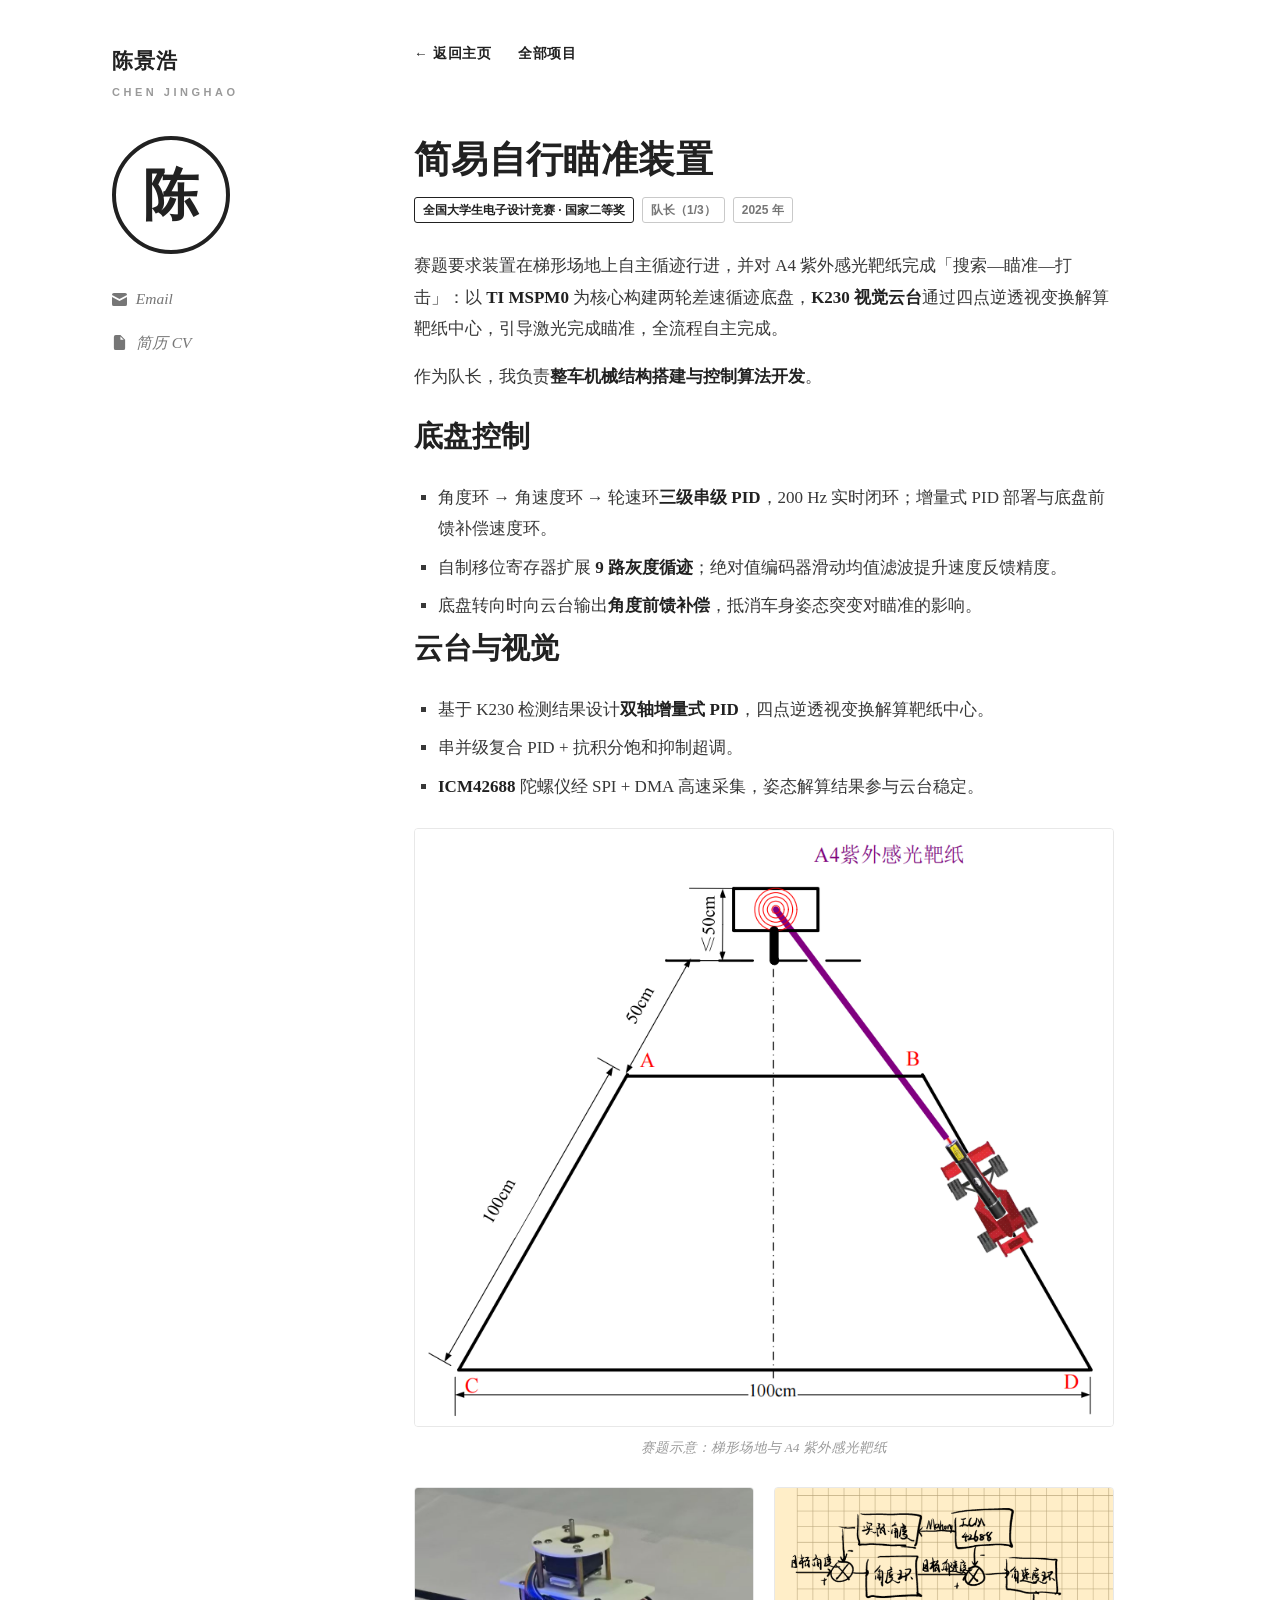
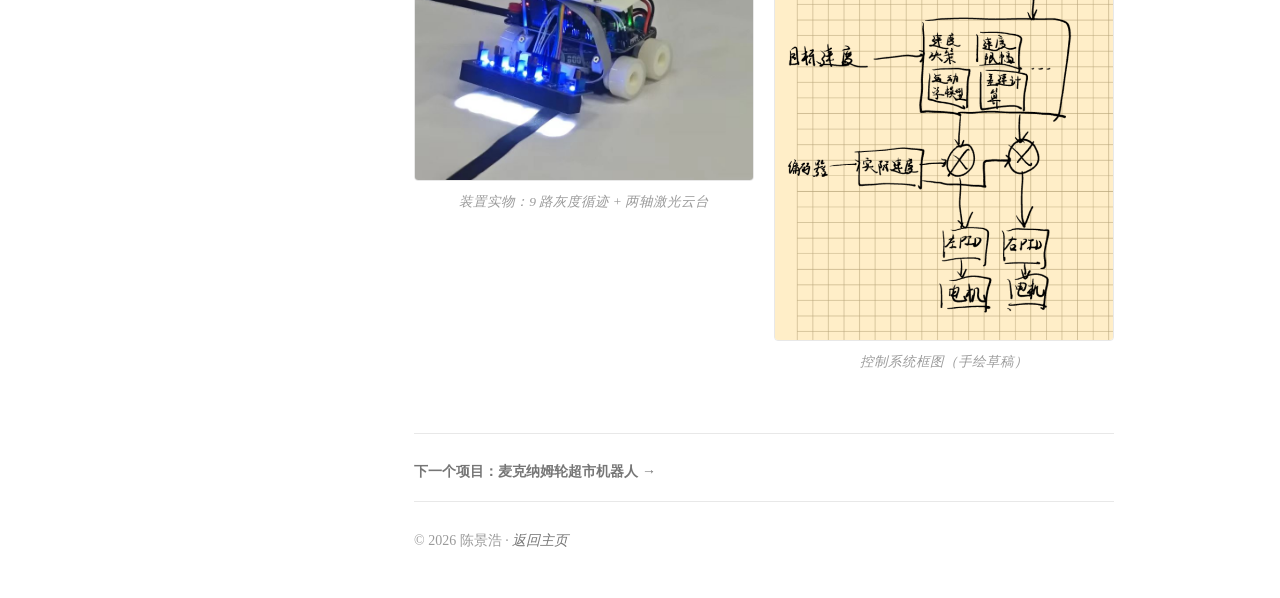
==== pages/aiming.html @ 0702fce6 "项目详情页：图文与视频资料（5 个项目）" ====
<!DOCTYPE html>
<html lang="zh-CN">
<head>
<meta charset="UTF-8">
<meta name="viewport" content="width=device-width, initial-scale=1.0">
<title>简易自行瞄准装置 | 陈景浩</title>
<meta name="description" content="2025 全国大学生电子设计竞赛国家二等奖作品：TI MSPM0 循迹底盘 + K230 视觉云台的自动瞄准装置。">
<link rel="icon" href="data:image/svg+xml,%3Csvg xmlns='http://www.w3.org/2000/svg' viewBox='0 0 100 100'%3E%3Ccircle cx='50' cy='50' r='44' fill='none' stroke='%23111' stroke-width='7'/%3E%3Ctext x='50' y='68' font-size='52' text-anchor='middle' font-family='serif' font-weight='bold' fill='%23111'%3E陈%3C/text%3E%3C/svg%3E">
<link rel="stylesheet" href="../assets/style.css">
</head>
<body class="detail">

<div class="layout">

  <aside class="sidebar">
    <a class="site-title" href="../index.html">陈景浩</a>
    <div class="site-sub">Chen Jinghao</div>

    <div class="logo" aria-hidden="true">陈</div>

    <ul class="contact">
      <li>
        <a href="mailto:13757877973@163.com">
          <svg viewBox="0 0 16 16"><path d="M0 3a2 2 0 0 1 2-2h12a2 2 0 0 1 2 2v.2L8 7.5.0 3.2ZM0 5.4V13a2 2 0 0 0 2 2h12a2 2 0 0 0 2-2V5.4L8.5 9.4a1 1 0 0 1-1 0Z"/></svg>
          Email
        </a>
      </li>
      <li>
        <a href="../assets/cv.pdf" target="_blank" rel="noopener">
          <svg viewBox="0 0 16 16"><path d="M4 0h5l5 5v9a2 2 0 0 1-2 2H4a2 2 0 0 1-2-2V2a2 2 0 0 1 2-2Zm5 1.5V5h3.5Z"/></svg>
          简历 CV
        </a>
      </li>
    </ul>
  </aside>

  <main class="main">

    <nav class="nav">
      <a href="../index.html">← 返回主页</a>
      <a href="../index.html#projects">全部项目</a>
    </nav>

    <section>
      <h1>简易自行瞄准装置</h1>
      <div class="badges">
        <span class="badge">全国大学生电子设计竞赛 · 国家二等奖</span>
        <span class="badge soft">队长（1/3）</span>
        <span class="badge soft">2025 年</span>
      </div>

      <p>赛题要求装置在梯形场地上自主循迹行进，并对 A4 紫外感光靶纸完成「搜索—瞄准—打击」：以 <strong>TI MSPM0</strong> 为核心构建两轮差速循迹底盘，<strong>K230 视觉云台</strong>通过四点逆透视变换解算靶纸中心，引导激光完成瞄准，全流程自主完成。</p>
      <p>作为队长，我负责<strong>整车机械结构搭建与控制算法开发</strong>。</p>

      <h2>底盘控制</h2>
      <ul class="plain" style="padding-left:1.5rem;list-style:square">
        <li>角度环 → 角速度环 → 轮速环<strong>三级串级 PID</strong>，200 Hz 实时闭环；增量式 PID 部署与底盘前馈补偿速度环。</li>
        <li>自制移位寄存器扩展 <strong>9 路灰度循迹</strong>；绝对值编码器滑动均值滤波提升速度反馈精度。</li>
        <li>底盘转向时向云台输出<strong>角度前馈补偿</strong>，抵消车身姿态突变对瞄准的影响。</li>
      </ul>

      <h2>云台与视觉</h2>
      <ul class="plain" style="padding-left:1.5rem;list-style:square">
        <li>基于 K230 检测结果设计<strong>双轴增量式 PID</strong>，四点逆透视变换解算靶纸中心。</li>
        <li>串并级复合 PID + 抗积分饱和抑制超调。</li>
        <li><strong>ICM42688</strong> 陀螺仪经 SPI + DMA 高速采集，姿态解算结果参与云台稳定。</li>
      </ul>

      <figure>
        <img src="../assets/projects/aiming-field.png" alt="赛题示意图：梯形场地与紫外感光靶纸">
        <figcaption>赛题示意：梯形场地与 A4 紫外感光靶纸</figcaption>
      </figure>

      <div class="media-grid">
        <figure>
          <img src="../assets/projects/aiming-hardware.jpg" alt="装置实物图">
          <figcaption>装置实物：9 路灰度循迹 + 两轴激光云台</figcaption>
        </figure>
        <figure>
          <img src="../assets/projects/aiming-control-diagram.png" alt="控制系统框图（手绘）">
          <figcaption>控制系统框图（手绘草稿）</figcaption>
        </figure>
      </div>
    </section>

    <div class="pager">
      <a href="mecanum.html">下一个项目：麦克纳姆轮超市机器人 →</a>
    </div>

    <footer>
      © 2026 陈景浩 · <a href="../index.html">返回主页</a>
    </footer>

  </main>
</div>

</body>
</html>
---- assets/style.css ----
:root {
  --ink: #212121;
  --body: #383838;
  --muted: #767676;
  --faint: #9a9a9a;
  --rule: #e8e8e8;
  --paper: #ffffff;
  --maxw: 1120px;
}

* { margin: 0; padding: 0; box-sizing: border-box; }

html { scroll-behavior: smooth; }

body {
  font-family: Georgia, "Times New Roman", "Source Han Serif SC", "Noto Serif SC", "Songti SC", SimSun, serif;
  font-size: 17px;
  line-height: 1.85;
  color: var(--body);
  background: var(--paper);
  -webkit-font-smoothing: antialiased;
}

::selection { background: #212121; color: #fff; }

a { color: var(--ink); text-decoration: none; }

.layout {
  max-width: var(--maxw);
  margin: 0 auto;
  padding: 0 2rem;
  display: flex;
  gap: 4.5rem;
}

/* ===== 侧栏 ===== */
.sidebar {
  width: 230px;
  flex-shrink: 0;
  position: sticky;
  top: 0;
  align-self: flex-start;
  height: 100vh;
  padding-top: 2.6rem;
}

.site-title {
  font-family: "Segoe UI", "PingFang SC", "Microsoft YaHei", sans-serif;
  font-size: 21px;
  font-weight: 700;
  color: var(--ink);
  letter-spacing: 0.04em;
}

a.site-title { display: inline-block; transition: opacity 0.15s ease; }
a.site-title:hover { opacity: 0.65; }

.site-sub {
  font-family: "Segoe UI", "PingFang SC", "Microsoft YaHei", sans-serif;
  font-size: 11px;
  font-weight: 600;
  color: var(--faint);
  letter-spacing: 0.32em;
  text-transform: uppercase;
  margin-top: 2px;
}

.logo {
  width: 118px;
  height: 118px;
  border: 4px solid var(--ink);
  border-radius: 50%;
  display: flex;
  align-items: center;
  justify-content: center;
  font-family: Georgia, "Source Han Serif SC", "Songti SC", SimSun, serif;
  font-size: 56px;
  font-weight: 700;
  color: var(--ink);
  margin: 2.1rem 0 1.9rem;
  user-select: none;
}

.contact { list-style: none; }

.contact li { margin-bottom: 0.72rem; }

.contact a {
  display: inline-flex;
  align-items: center;
  gap: 0.55rem;
  font-style: italic;
  font-size: 15.5px;
  color: var(--muted);
  transition: color 0.15s ease;
}

.contact a:hover { color: var(--ink); }

.contact svg { width: 15px; height: 15px; fill: currentColor; flex-shrink: 0; }

/* ===== 顶栏导航 ===== */
.main { flex: 1; max-width: 700px; min-width: 0; padding-top: 2.6rem; }

.nav {
  display: flex;
  flex-wrap: wrap;
  gap: 1.6rem;
  margin-bottom: 4.2rem;
}

.nav a {
  font-family: "Segoe UI", "PingFang SC", "Microsoft YaHei", sans-serif;
  font-size: 13.5px;
  font-weight: 700;
  letter-spacing: 0.06em;
  color: var(--ink);
  padding-bottom: 3px;
  border-bottom: 2px solid transparent;
  transition: border-color 0.15s ease, color 0.15s ease;
}

.nav a:hover { border-color: var(--ink); }

/* ===== 正文区块 ===== */
section { margin-bottom: 3.6rem; scroll-margin-top: 1.5rem; }

section:not(:last-of-type)::after {
  content: "";
  display: block;
  height: 1px;
  background: var(--rule);
  margin-top: 3.4rem;
}

h1 {
  font-family: "Segoe UI", "PingFang SC", "Microsoft YaHei", sans-serif;
  font-size: 46px;
  font-weight: 800;
  color: var(--ink);
  line-height: 1.15;
  letter-spacing: 0.01em;
  margin-bottom: 1.6rem;
}

h2 {
  font-family: "Segoe UI", "PingFang SC", "Microsoft YaHei", sans-serif;
  font-size: 29px;
  font-weight: 800;
  color: var(--ink);
  margin-bottom: 1.15rem;
}

h2 .en {
  font-size: 13px;
  font-weight: 600;
  color: var(--faint);
  letter-spacing: 0.18em;
  text-transform: uppercase;
  margin-left: 0.7rem;
  vertical-align: 0.35em;
}

p { margin-bottom: 1.05rem; }

p:last-child { margin-bottom: 0; }

strong { color: var(--ink); }

.plain ul {
  list-style: square;
  padding-left: 1.5rem;
}

.plain li { margin-bottom: 0.45rem; }
.plain li:last-child { margin-bottom: 0; }

/* ===== 教育背景 ===== */
.edu-line {
  display: flex;
  justify-content: space-between;
  align-items: baseline;
  gap: 1rem;
  flex-wrap: wrap;
}

.edu-line .school {
  font-family: "Segoe UI", "PingFang SC", "Microsoft YaHei", sans-serif;
  font-weight: 700;
  color: var(--ink);
  font-size: 18px;
}

.edu-line .time { color: var(--muted); font-size: 15px; white-space: nowrap; }

.edu-meta { color: var(--muted); font-size: 15.5px; margin-top: 0.15rem; }

/* ===== 项目 ===== */
.proj { margin-bottom: 1.9rem; }
.proj:last-child { margin-bottom: 0; }

.proj-head {
  display: flex;
  align-items: baseline;
  gap: 0.7rem;
  flex-wrap: wrap;
}

.proj-head h3 {
  font-family: "Segoe UI", "PingFang SC", "Microsoft YaHei", sans-serif;
  font-size: 19px;
  font-weight: 700;
  color: var(--ink);
}

.proj-head h3 a {
  color: inherit;
}

.proj-head h3 a:hover {
  text-decoration: underline;
  text-decoration-thickness: 2px;
  text-underline-offset: 5px;
}

.badge {
  font-family: "Segoe UI", "PingFang SC", "Microsoft YaHei", sans-serif;
  font-size: 12px;
  font-weight: 700;
  color: var(--ink);
  border: 1px solid var(--ink);
  border-radius: 3px;
  padding: 0.05rem 0.5rem;
  white-space: nowrap;
}

.badge.soft { color: var(--muted); border-color: #c9c9c9; font-weight: 600; }

.proj p { margin-top: 0.45rem; margin-bottom: 0; font-size: 16px; line-height: 1.75; }

.tags { margin-top: 0.55rem; display: flex; flex-wrap: wrap; gap: 0.4rem; }

.tags span {
  font-family: "Segoe UI", "PingFang SC", "Microsoft YaHei", sans-serif;
  font-size: 12px;
  color: var(--muted);
  background: #f4f4f4;
  border-radius: 3px;
  padding: 0.08rem 0.55rem;
  white-space: nowrap;
}

.more {
  margin-top: 0.55rem;
}

.more a {
  font-family: "Segoe UI", "PingFang SC", "Microsoft YaHei", sans-serif;
  font-size: 13.5px;
  font-weight: 600;
  color: var(--muted);
  transition: color 0.15s ease;
}

.more a:hover { color: var(--ink); }

/* ===== 详情页 ===== */
.detail h1 {
  font-size: 37px;
  margin-bottom: 1rem;
}

.badges { display: flex; flex-wrap: wrap; gap: 0.5rem; margin-bottom: 1.7rem; }

figure { margin: 1.6rem 0; }

figure img,
figure video,
figure iframe {
  width: 100%;
  display: block;
  border: 1px solid var(--rule);
  border-radius: 4px;
}

figure video { background: #000; }

figcaption {
  margin-top: 0.55rem;
  font-size: 13.5px;
  color: var(--faint);
  font-style: italic;
  text-align: center;
}

.media-grid {
  display: grid;
  grid-template-columns: 1fr 1fr;
  gap: 1.2rem;
  align-items: start;
  margin: 1.6rem 0;
}

.media-grid figure { margin: 0; }

.pager {
  display: flex;
  justify-content: space-between;
  gap: 1rem;
  margin-top: 3rem;
  padding-top: 1.6rem;
  border-top: 1px solid var(--rule);
  flex-wrap: wrap;
}

.pager a {
  font-family: "Segoe UI", "PingFang SC", "Microsoft YaHei", sans-serif;
  font-size: 14px;
  font-weight: 600;
  color: var(--muted);
  transition: color 0.15s ease;
}

.pager a:hover { color: var(--ink); }

/* ===== 获奖 / 动态 ===== */
.list { list-style: none; }

.list li {
  display: flex;
  gap: 1rem;
  align-items: baseline;
  padding: 0.42rem 0;
}

.list .when {
  font-family: "Segoe UI", "PingFang SC", "Microsoft YaHei", sans-serif;
  font-weight: 700;
  color: var(--ink);
  font-size: 14.5px;
  width: 4.6em;
  flex-shrink: 0;
  font-variant-numeric: tabular-nums;
}

.list .what { flex: 1; }
.list .what .role { color: var(--muted); font-size: 15px; }

/* ===== 页脚 ===== */
footer {
  border-top: 1px solid var(--rule);
  margin-top: 1rem;
  padding: 1.6rem 0 2.8rem;
  font-size: 14px;
  color: var(--faint);
}

footer a { color: var(--muted); font-style: italic; }
footer a:hover { color: var(--ink); }

/* ===== 移动端 ===== */
@media (max-width: 860px) {
  .layout { flex-direction: column; gap: 0; padding: 0 1.4rem; }
  .sidebar {
    position: static;
    height: auto;
    width: auto;
    padding-top: 2.2rem;
  }
  .logo { margin: 1.6rem 0 1.4rem; }
  .main { padding-top: 0; max-width: none; }
  .nav { margin-bottom: 3rem; gap: 1.1rem; }
  h1 { font-size: 36px; }
  .detail h1 { font-size: 30px; }
  h2 { font-size: 25px; }
}

@media (max-width: 700px) {
  .media-grid { grid-template-columns: 1fr; }
}
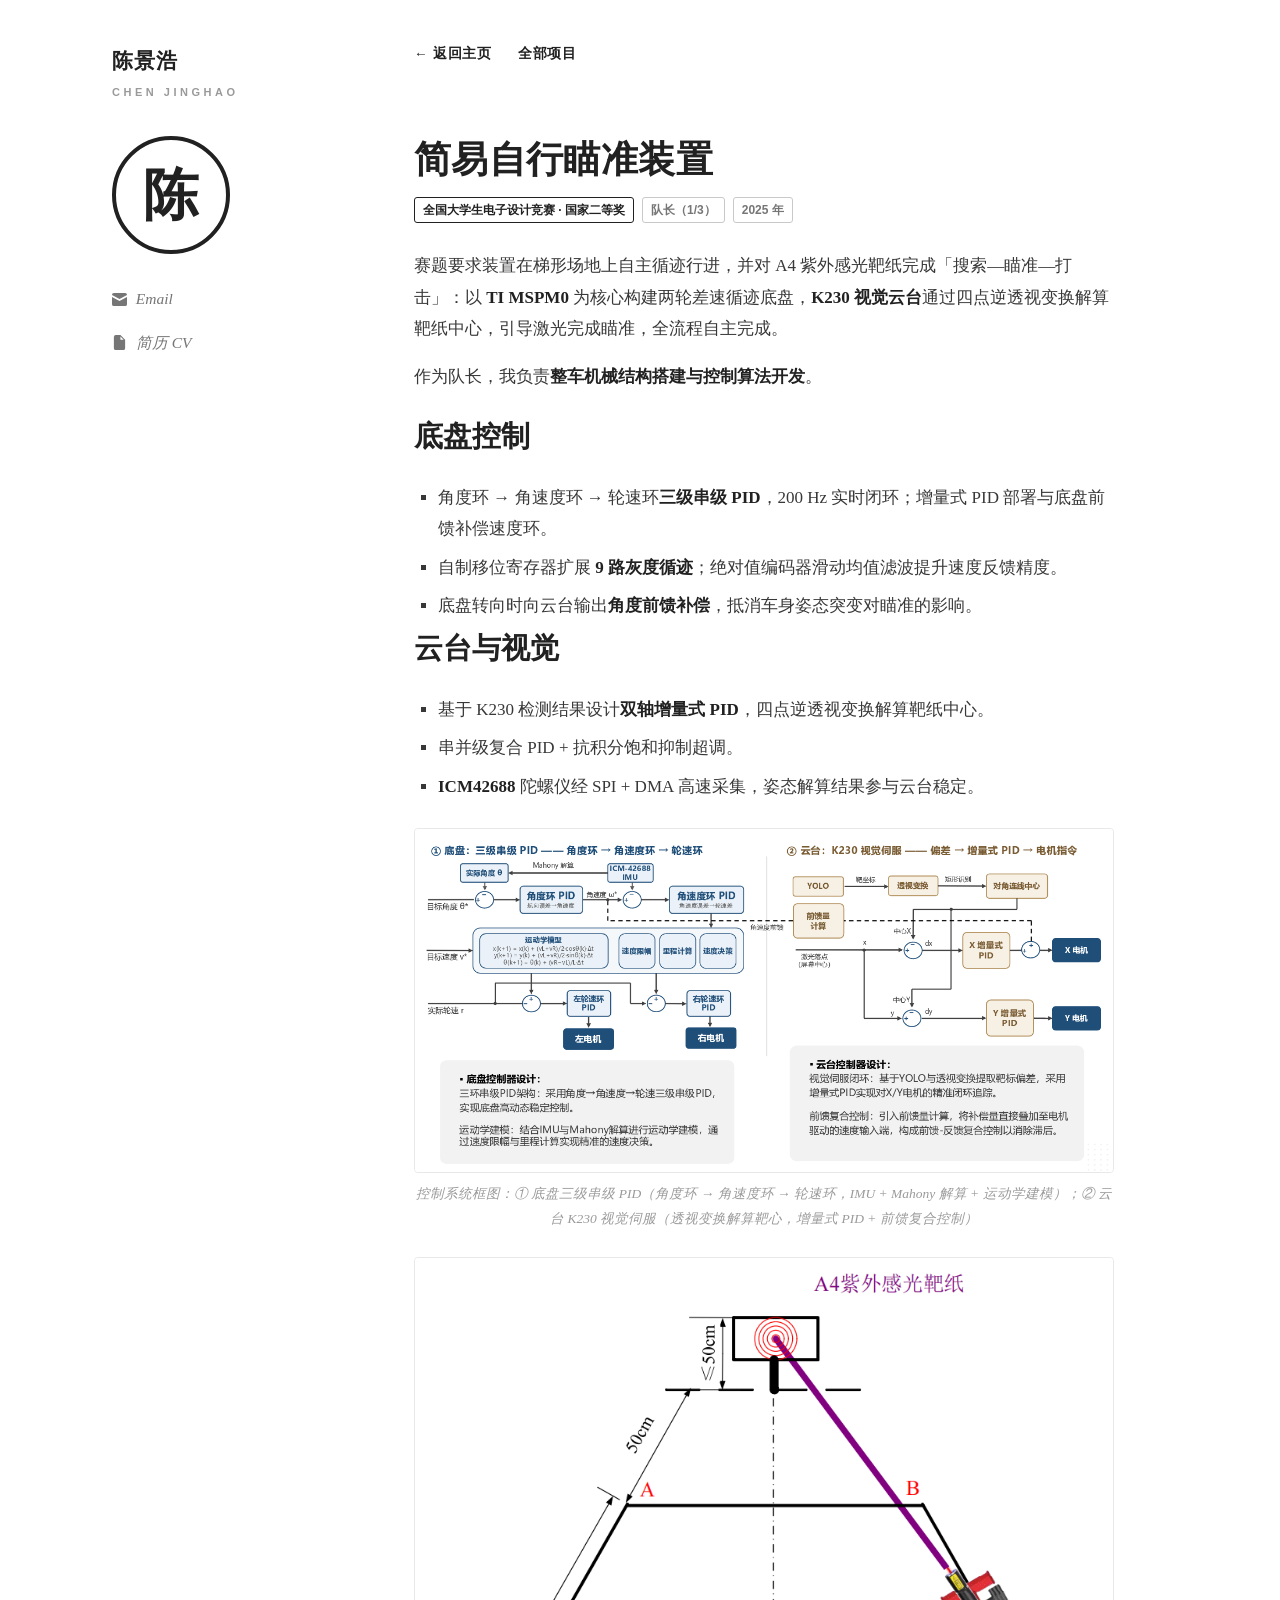
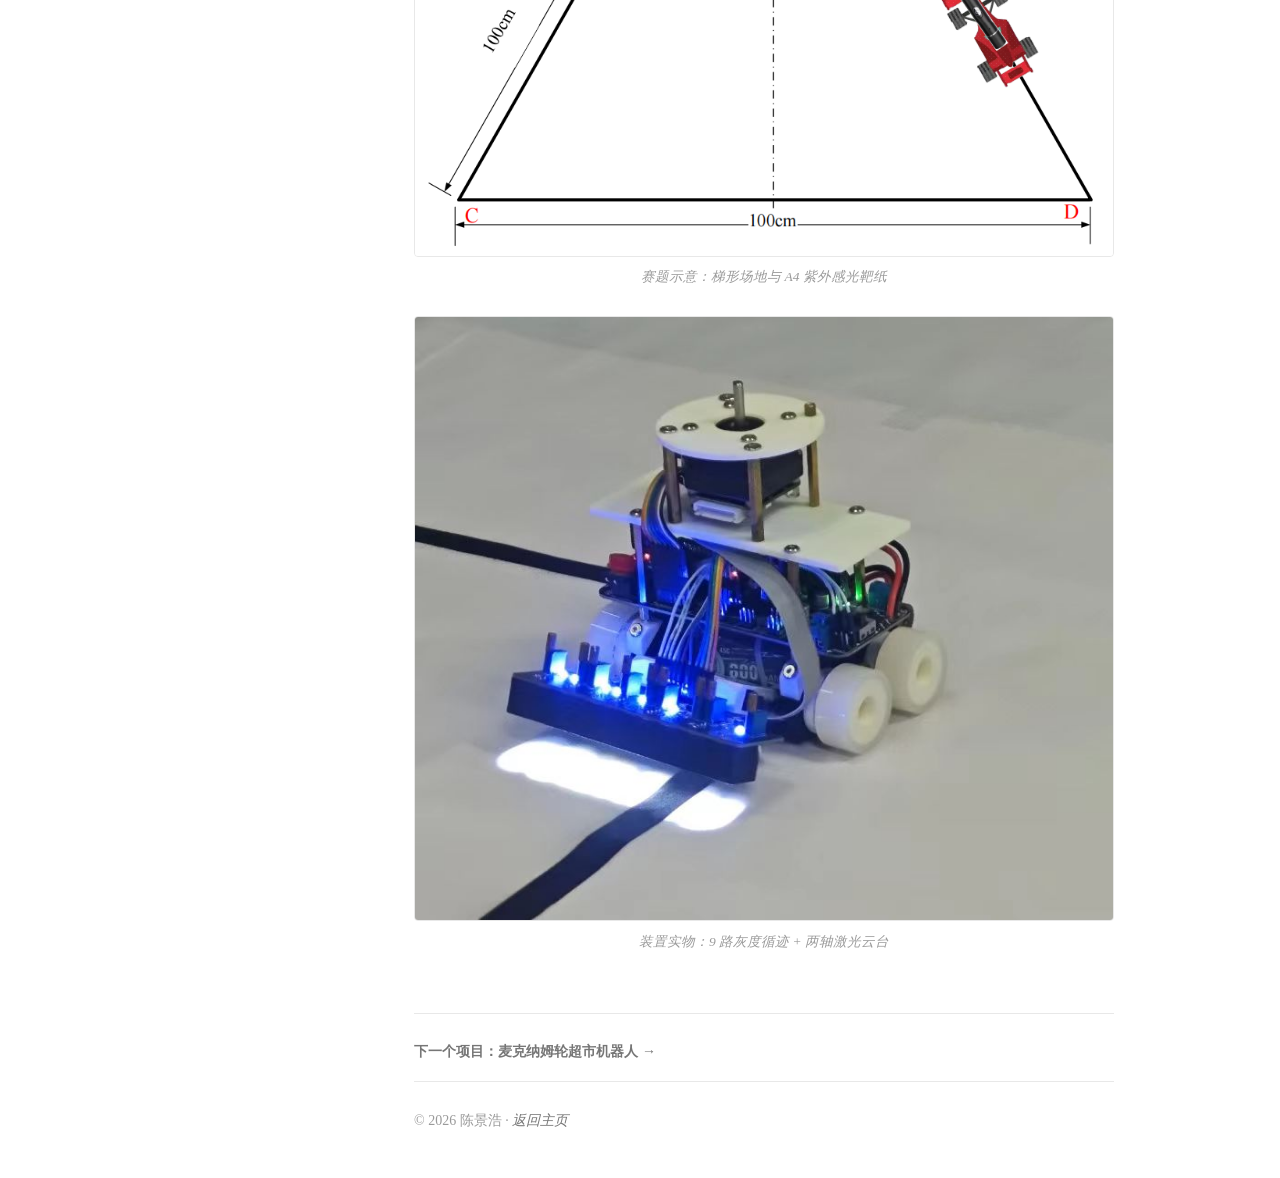
==== commit a77f8e5e: "瞄准装置页：新增控制系统框图（参赛技术方案图），移除手绘草稿图" ====
--- a/pages/aiming.html
+++ b/pages/aiming.html
@@ -67,20 +67,19 @@
       </ul>
 
       <figure>
+        <img src="../assets/projects/aiming-control-architecture.png" alt="控制系统框图：底盘三级串级 PID 与云台视觉伺服">
+        <figcaption>控制系统框图：① 底盘三级串级 PID（角度环 → 角速度环 → 轮速环，IMU + Mahony 解算 + 运动学建模）；② 云台 K230 视觉伺服（透视变换解算靶心，增量式 PID + 前馈复合控制）</figcaption>
+      </figure>
+
+      <figure>
         <img src="../assets/projects/aiming-field.png" alt="赛题示意图：梯形场地与紫外感光靶纸">
         <figcaption>赛题示意：梯形场地与 A4 紫外感光靶纸</figcaption>
       </figure>
 
-      <div class="media-grid">
-        <figure>
-          <img src="../assets/projects/aiming-hardware.jpg" alt="装置实物图">
-          <figcaption>装置实物：9 路灰度循迹 + 两轴激光云台</figcaption>
-        </figure>
-        <figure>
-          <img src="../assets/projects/aiming-control-diagram.png" alt="控制系统框图（手绘）">
-          <figcaption>控制系统框图（手绘草稿）</figcaption>
-        </figure>
-      </div>
+      <figure>
+        <img src="../assets/projects/aiming-hardware.jpg" alt="装置实物图">
+        <figcaption>装置实物：9 路灰度循迹 + 两轴激光云台</figcaption>
+      </figure>
     </section>
 
     <div class="pager">
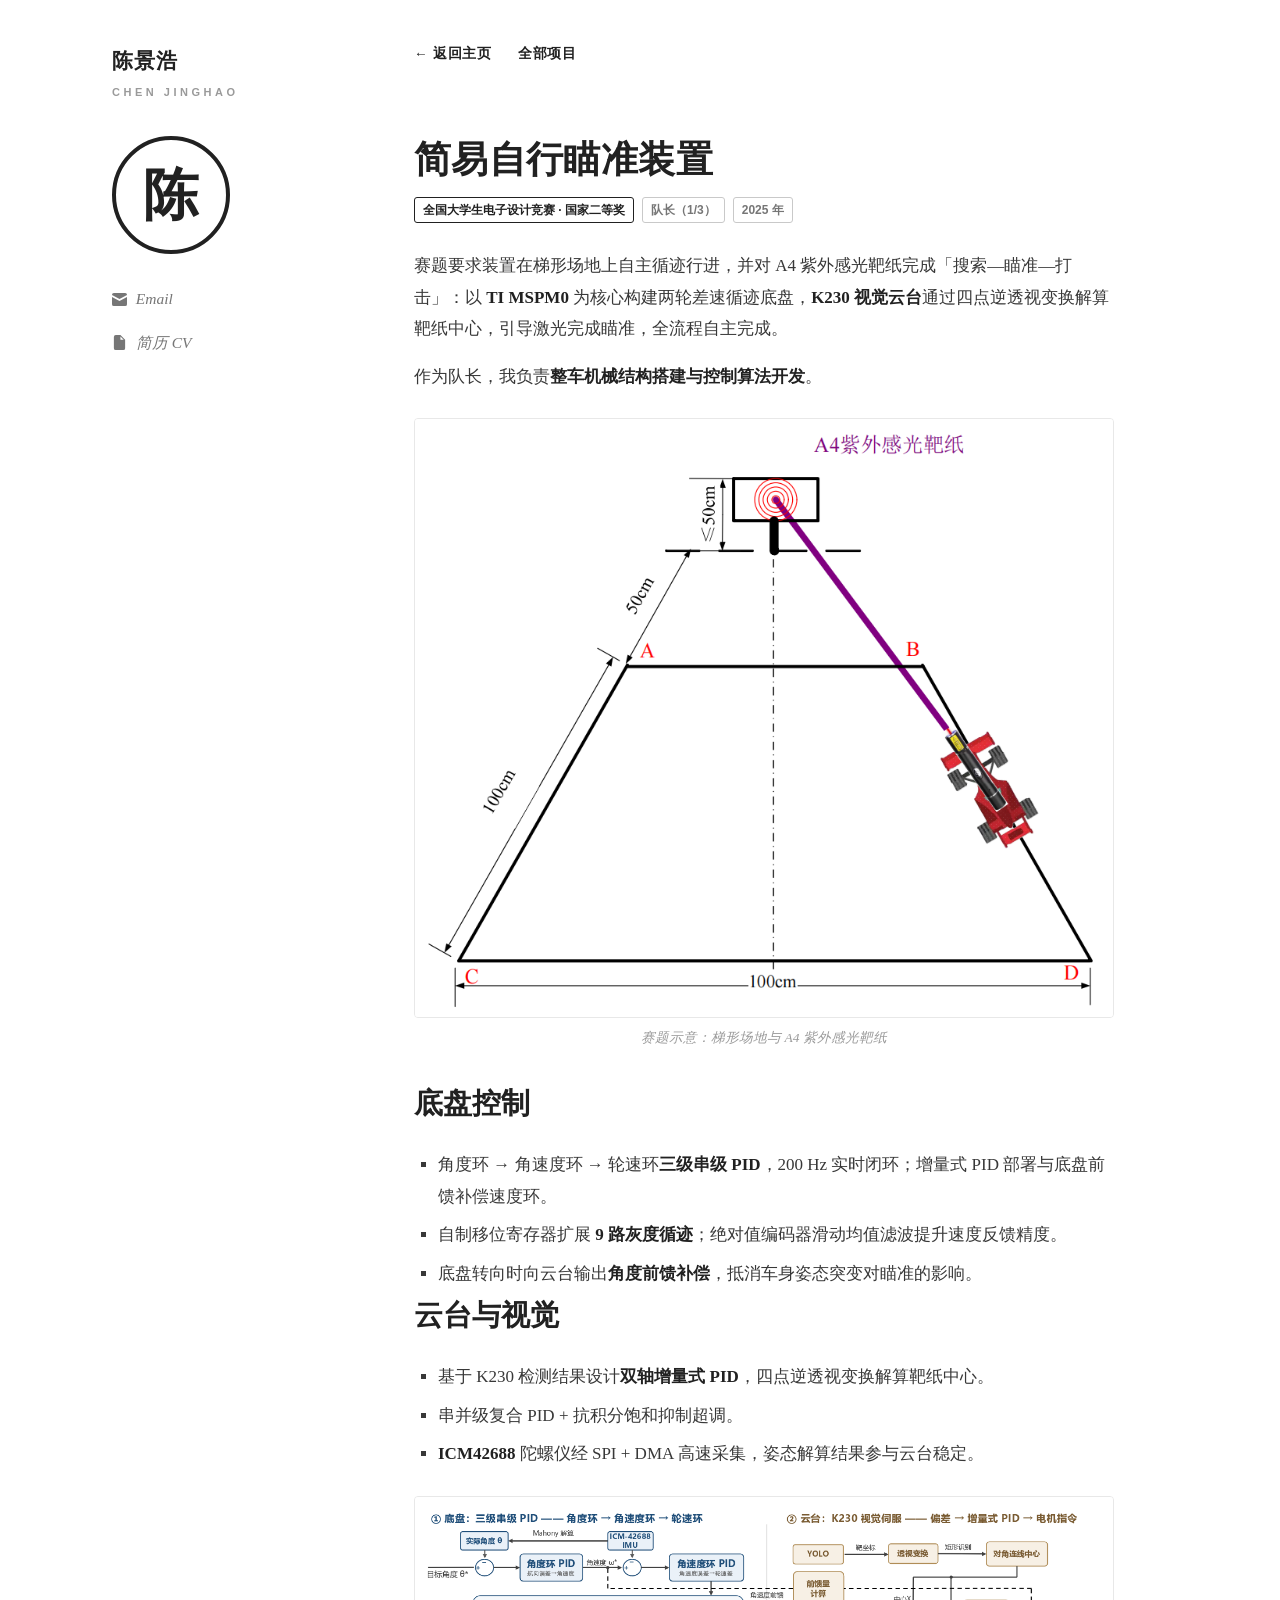
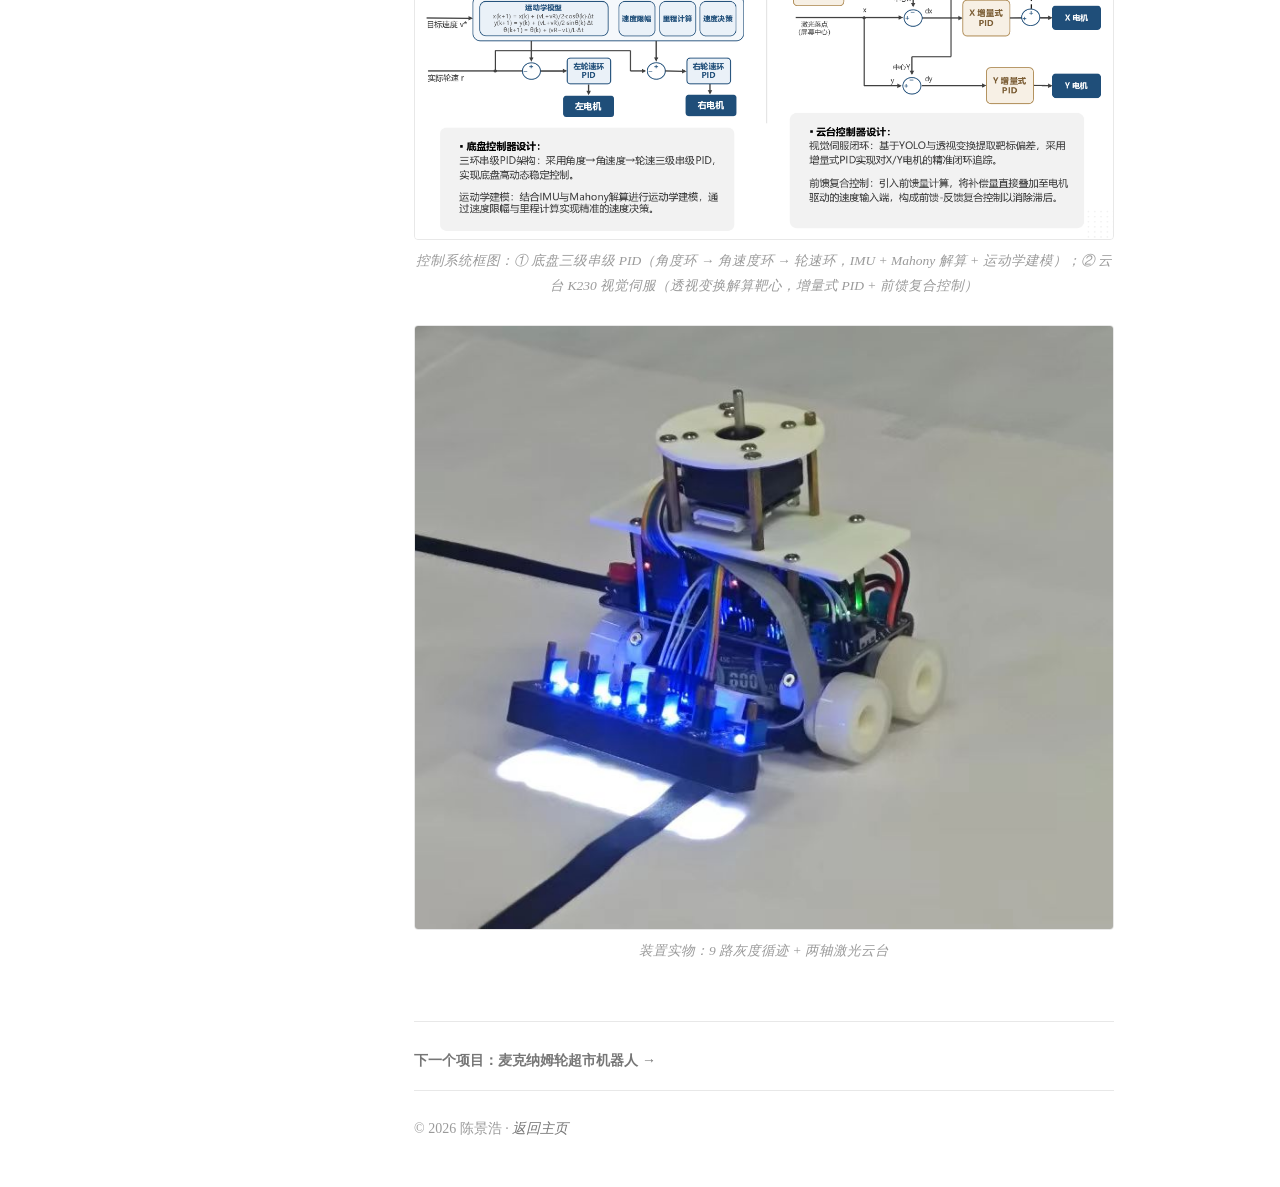
==== commit ad8cda07: "详情页图文穿插：图片紧跟对应小节，视频与科目记录保留末尾" ====
--- a/pages/aiming.html
+++ b/pages/aiming.html
@@ -52,6 +52,11 @@
       <p>赛题要求装置在梯形场地上自主循迹行进，并对 A4 紫外感光靶纸完成「搜索—瞄准—打击」：以 <strong>TI MSPM0</strong> 为核心构建两轮差速循迹底盘，<strong>K230 视觉云台</strong>通过四点逆透视变换解算靶纸中心，引导激光完成瞄准，全流程自主完成。</p>
       <p>作为队长，我负责<strong>整车机械结构搭建与控制算法开发</strong>。</p>
 
+      <figure>
+        <img src="../assets/projects/aiming-field.png" alt="赛题示意图：梯形场地与紫外感光靶纸">
+        <figcaption>赛题示意：梯形场地与 A4 紫外感光靶纸</figcaption>
+      </figure>
+
       <h2>底盘控制</h2>
       <ul class="plain" style="padding-left:1.5rem;list-style:square">
         <li>角度环 → 角速度环 → 轮速环<strong>三级串级 PID</strong>，200 Hz 实时闭环；增量式 PID 部署与底盘前馈补偿速度环。</li>
@@ -69,11 +74,6 @@
       <figure>
         <img src="../assets/projects/aiming-control-architecture.png" alt="控制系统框图：底盘三级串级 PID 与云台视觉伺服">
         <figcaption>控制系统框图：① 底盘三级串级 PID（角度环 → 角速度环 → 轮速环，IMU + Mahony 解算 + 运动学建模）；② 云台 K230 视觉伺服（透视变换解算靶心，增量式 PID + 前馈复合控制）</figcaption>
-      </figure>
-
-      <figure>
-        <img src="../assets/projects/aiming-field.png" alt="赛题示意图：梯形场地与紫外感光靶纸">
-        <figcaption>赛题示意：梯形场地与 A4 紫外感光靶纸</figcaption>
       </figure>
 
       <figure>
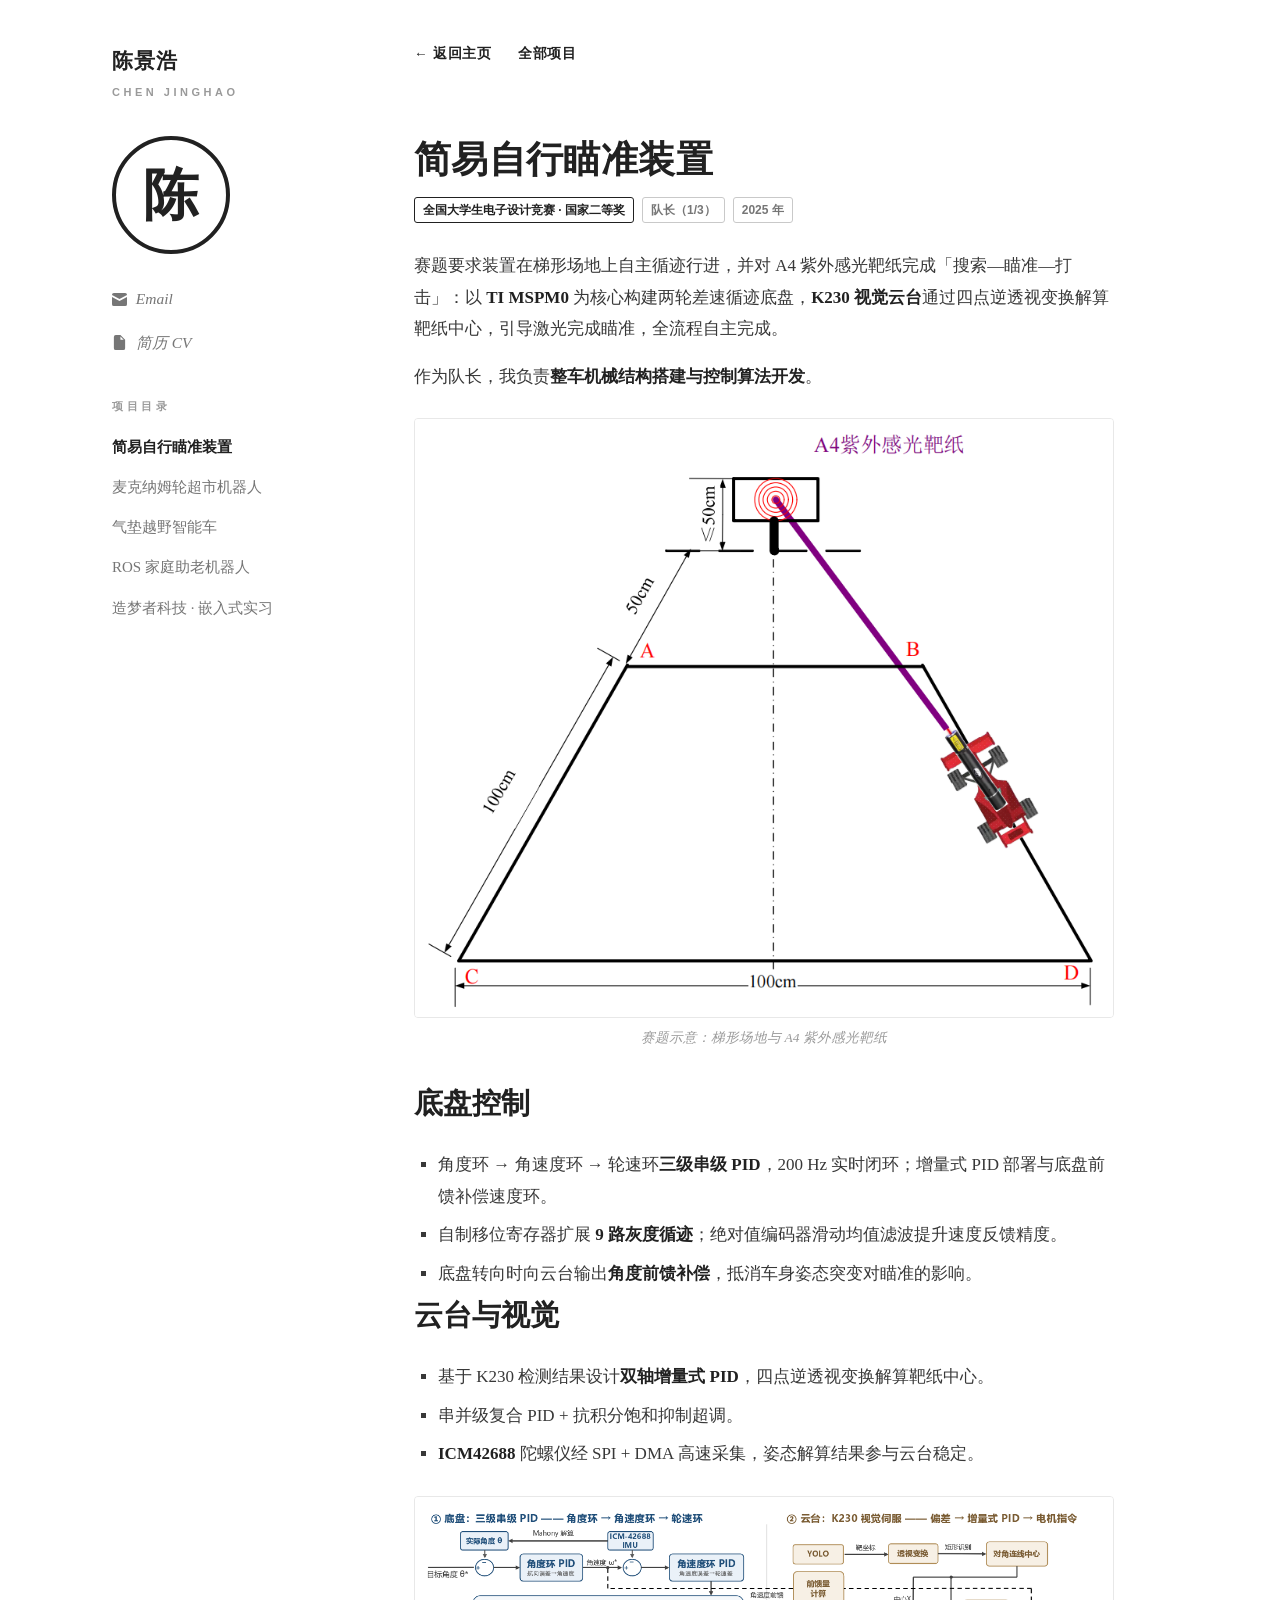
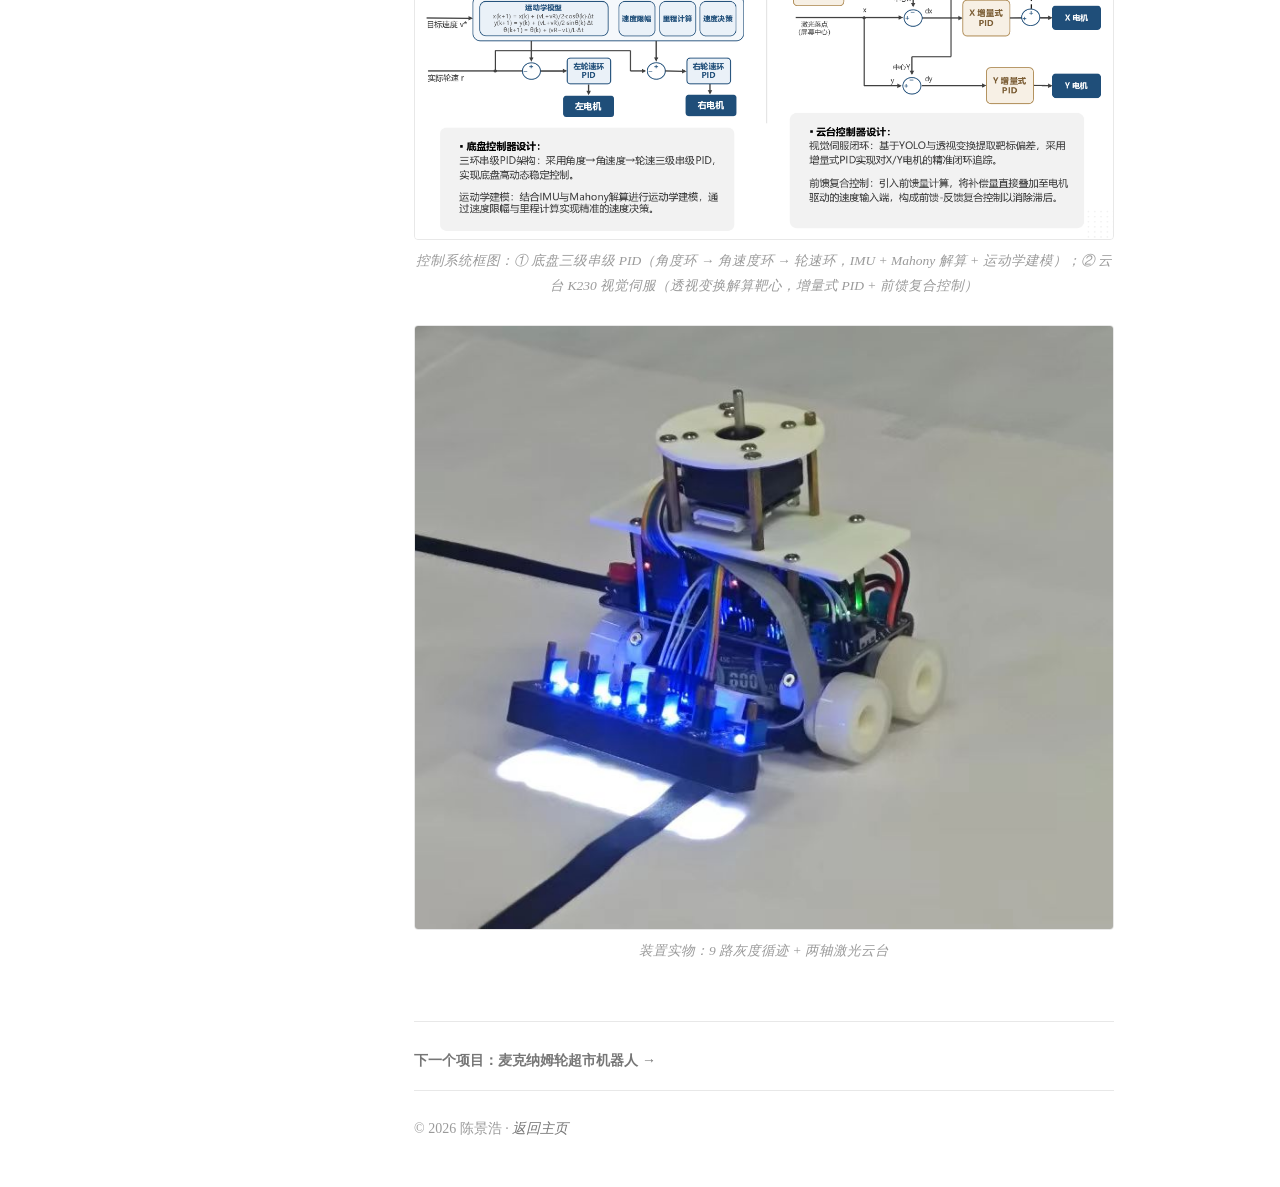
==== commit 79b9539c: "侧栏新增项目目录：Email 与简历下方，五个项目页直达，当前页高亮" ====
--- a/pages/aiming.html
+++ b/pages/aiming.html
@@ -32,6 +32,17 @@
         </a>
       </li>
     </ul>
+
+    <nav class="toc" aria-label="项目目录">
+      <div class="toc-title">项目目录</div>
+      <ul>
+        <li><a class="active" href="../pages/aiming.html">简易自行瞄准装置</a></li>
+        <li><a href="../pages/mecanum.html">麦克纳姆轮超市机器人</a></li>
+        <li><a href="../pages/hovercraft.html">气垫越野智能车</a></li>
+        <li><a href="../pages/ros.html">ROS 家庭助老机器人</a></li>
+        <li><a href="../pages/internship.html">造梦者科技 · 嵌入式实习</a></li>
+      </ul>
+    </nav>
   </aside>
 
   <main class="main">
--- a/assets/style.css
+++ b/assets/style.css
@@ -99,6 +99,32 @@
 
 .contact svg { width: 15px; height: 15px; fill: currentColor; flex-shrink: 0; }
 
+/* ===== 侧栏项目目录 ===== */
+.toc { margin-top: 2.2rem; }
+
+.toc-title {
+  font-family: "Segoe UI", "PingFang SC", "Microsoft YaHei", sans-serif;
+  font-size: 11px;
+  font-weight: 600;
+  color: var(--faint);
+  letter-spacing: 0.32em;
+  margin-bottom: 0.9rem;
+}
+
+.toc ul { list-style: none; }
+
+.toc li { margin-bottom: 0.55rem; }
+
+.toc a {
+  font-size: 15px;
+  color: var(--muted);
+  transition: color 0.15s ease;
+}
+
+.toc a:hover { color: var(--ink); }
+
+.toc a.active { color: var(--ink); font-weight: 700; }
+
 /* ===== 顶栏导航 ===== */
 .main { flex: 1; max-width: 700px; min-width: 0; padding-top: 2.6rem; }
 
@@ -196,8 +222,56 @@
 .edu-meta { color: var(--muted); font-size: 15.5px; margin-top: 0.15rem; }
 
 /* ===== 项目 ===== */
-.proj { margin-bottom: 1.9rem; }
+.proj {
+  position: relative;
+  margin-bottom: 1.9rem;
+  padding: 1.15rem 1.35rem;
+  margin-left: -1.35rem;
+  margin-right: -1.35rem;
+  border: 1px solid transparent;
+  border-radius: 8px;
+  transition: transform 0.18s ease, box-shadow 0.18s ease,
+    border-color 0.18s ease, background-color 0.18s ease;
+}
+
 .proj:last-child { margin-bottom: 0; }
+
+/* 整卡可点：标题链接的覆盖层铺满整张卡片 */
+.proj-head h3 a::after {
+  content: "";
+  position: absolute;
+  inset: 0;
+  z-index: 1;
+}
+
+/* 「图文详情」保留在覆盖层之上，维持自己的 hover 变色 */
+.proj .more { position: relative; z-index: 2; }
+
+@media (hover: hover) {
+  .proj:hover {
+    background: #fcfcfc;
+    border-color: var(--rule);
+    box-shadow: 0 8px 20px rgba(0, 0, 0, 0.08);
+    transform: translateY(-3px) scale(1.01);
+  }
+
+  .proj:hover .proj-head h3 a {
+    text-decoration: underline;
+    text-decoration-thickness: 2px;
+    text-underline-offset: 5px;
+  }
+
+  .proj:hover .more a { color: var(--ink); }
+}
+
+@media (prefers-reduced-motion: reduce) {
+  .proj { transition: none; }
+
+  .proj:hover {
+    transform: none;
+    box-shadow: none;
+  }
+}
 
 .proj-head {
   display: flex;
